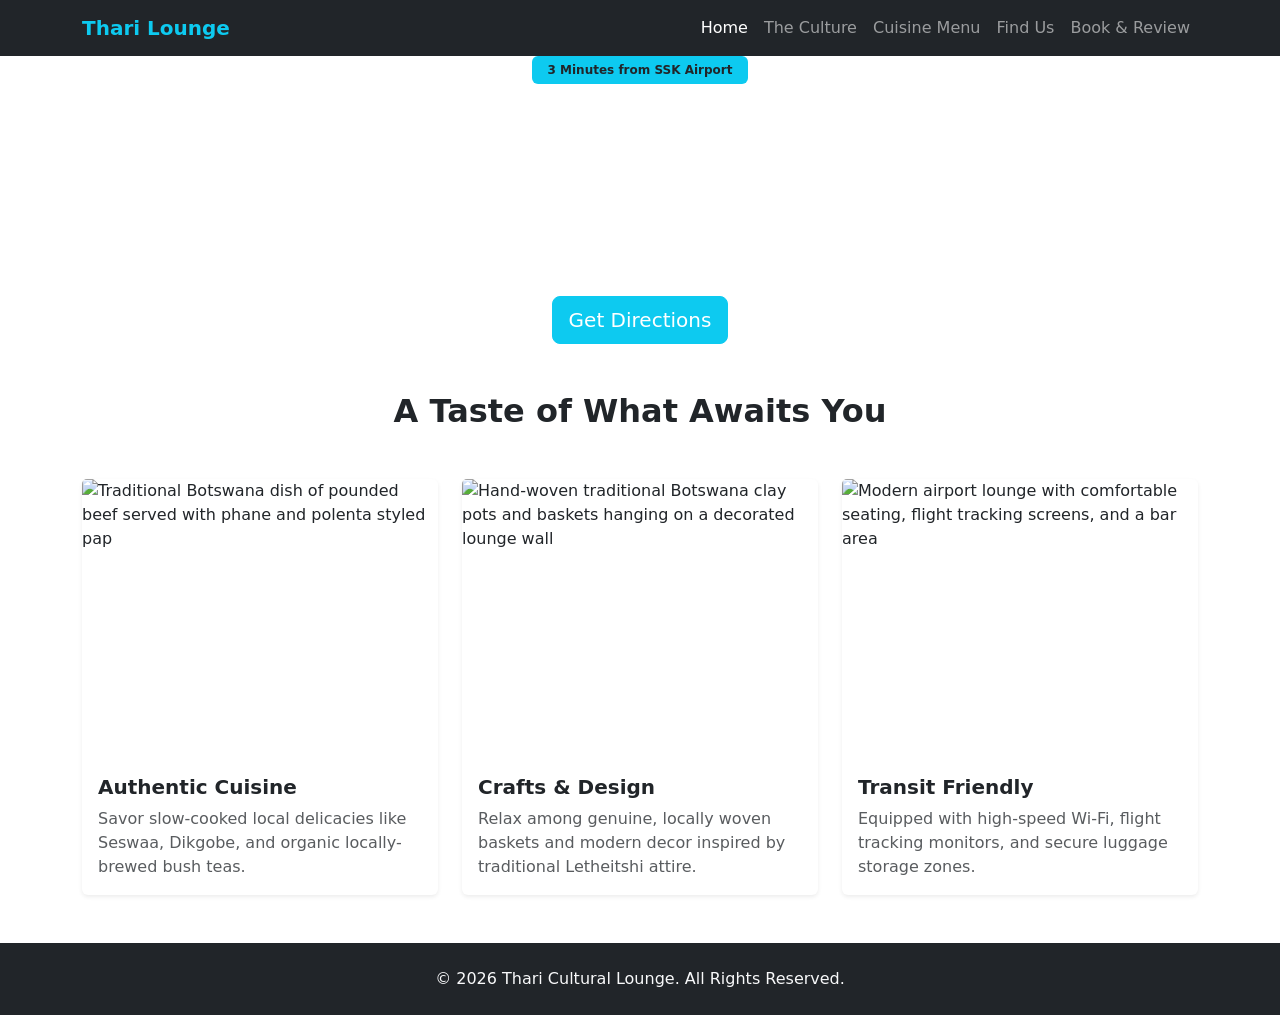
==== index.html @ 68ddc37c "Create index.html for Thari Cultural Lounge website This HTML file serves as the main structure for " ====
<!DOCTYPE html>
<html lang="en">
<head>
    <meta charset="UTF-8">
    <meta name="viewport" content="width=device-width, initial-scale=1.0">
    <title>Thari Cultural Lounge | Gaborone Airport</title>
    <!-- Bootstrap 5 CSS -->
    <link href="https://cdn.jsdelivr.net/npm/bootstrap@5.3.0/dist/css/bootstrap.min.css" rel="stylesheet">
    <!-- Custom External CSS -->
    <link rel="stylesheet" href="css/style.css">
</head>
<body>

    <!-- Uniform Navigation Bar -->
    <nav class="navbar navbar-expand-lg navbar-dark bg-dark sticky-top">
        <div class="container">
            <a class="navbar-brand fw-bold text-info" href="index.html">Thari Lounge</a>
            <button class="navbar-toggler" type="button" data-bs-toggle="collapse" data-bs-target="#navbarNav">
                <span class="navbar-toggler-icon"></span>
            </button>
            <div class="collapse navbar-collapse" id="navbarNav">
                <ul class="navbar-nav ms-auto">
                    <li class="nav-item"><a class="nav-link active" href="index.html">Home</a></li>
                    <li class="nav-item"><a class="nav-link" href="culture.html">The Culture</a></li>
                    <li class="nav-item"><a class="nav-link" href="menu.html">Cuisine Menu</a></li>
                    <li class="nav-item"><a class="nav-link" href="directions.html">Find Us</a></li>
                    <li class="nav-item"><a class="nav-link" href="feedback.html">Book & Review</a></li>
                </ul>
            </div>
        </div>
    </nav>

    <!-- Hero Showcase Section -->
    <header class="hero-section text-center text-white d-flex align-items-center">
        <div class="container">
            <span class="badge bg-info text-dark mb-2 px-3 py-2 fw-bold">3 Minutes from SSK Airport</span>
            <h1 class="display-4 fw-bold">Experience Botswana Before You Take Off</h1>
            <p class="lead">Unwind with traditional music, authentic Botswana cuisine, and world-class comfort.</p>
            <a href="directions.html" class="btn btn-info btn-lg mt-3 text-white">Get Directions</a>
        </div>
    </header>

    <!-- Cultural Preview Grid -->
    <main class="container my-5">
        <h2 class="text-center mb-5 fw-bold">A Taste of What Awaits You</h2>
        <div class="row g-4">
            <!-- Feature 1: Food -->
            <div class="col-md-4">
                <div class="card h-100 shadow-sm border-0">
                    <img src="images/seswaa.jpg" class="card-img-top" alt="Traditional Botswana dish of pounded beef served with phane and polenta styled pap" width="400" height="280">
                    <div class="card-body">
                        <h5 class="card-title fw-bold">Authentic Cuisine</h5>
                        <p class="card-text text-muted">Savor slow-cooked local delicacies like Seswaa, Dikgobe, and organic locally-brewed bush teas.</p>
                    </div>
                </div>
            </div>
            <!-- Feature 2: Art -->
            <div class="col-md-4">
                <div class="card h-100 shadow-sm border-0">
                    <img src="images/baskets.jpg" class="card-img-top" alt="Hand-woven traditional Botswana clay pots and baskets hanging on a decorated lounge wall" width="400" height="280">
                    <div class="card-body">
                        <h5 class="card-title fw-bold">Crafts & Design</h5>
                        <p class="card-text text-muted">Relax among genuine, locally woven baskets and modern decor inspired by traditional Letheitshi attire.</p>
                    </div>
                </div>
            </div>
            <!-- Feature 3: Convenience -->
            <div class="col-md-4">
                <div class="card h-100 shadow-sm border-0">
                    <img src="images/lounge.jpg" class="card-img-top" alt="Modern airport lounge with comfortable seating, flight tracking screens, and a bar area" width="400" height="280">
                    <div class="card-body">
                        <h5 class="card-title fw-bold">Transit Friendly</h5>
                        <p class="card-text text-muted">Equipped with high-speed Wi-Fi, flight tracking monitors, and secure luggage storage zones.</p>
                    </div>
                </div>
            </div>
        </div>
    </main>

    <footer class="bg-dark text-light text-center py-4 mt-5">
        <p class="mb-0">&copy; 2026 Thari Cultural Lounge. All Rights Reserved.</p>
    </footer>

    <!-- Bootstrap Bundle JS -->
    <script src="https://cdn.jsdelivr.net/npm/bootstrap@5.3.0/dist/js/bootstrap.bundle.min.js"></script>
</body>
</html>
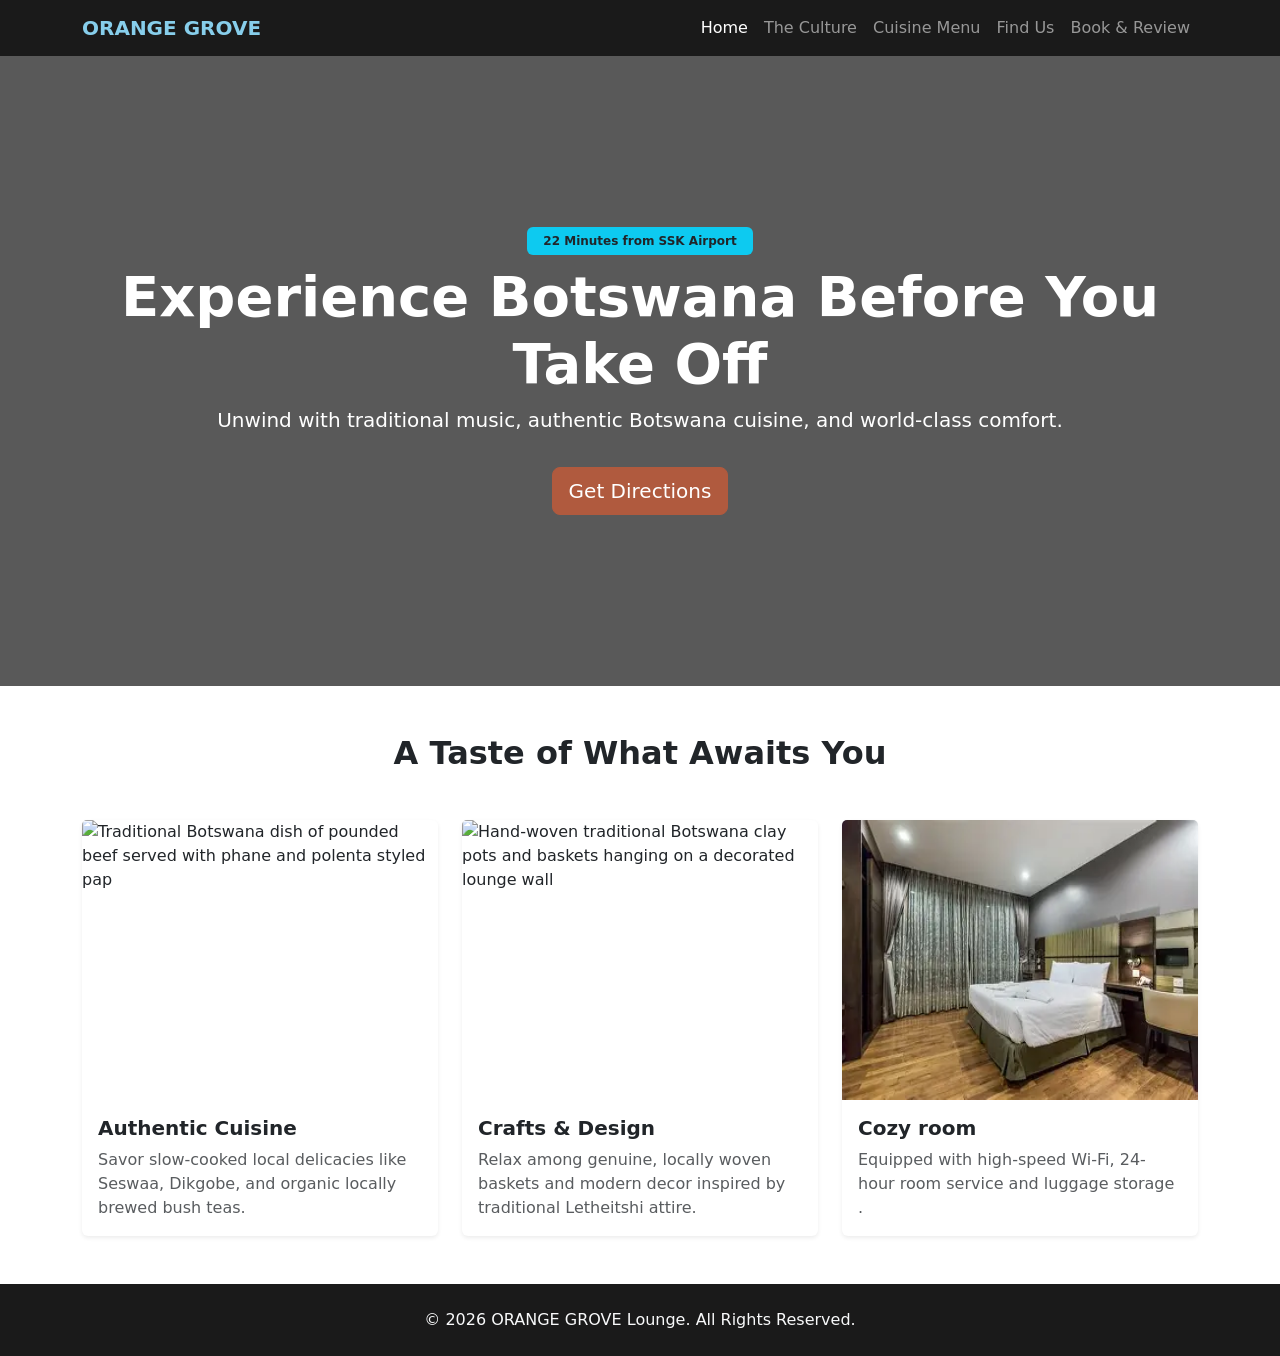
==== commit 64c99f1f: "Update images and descriptions in index.html" ====
--- a/index.html
+++ b/index.html
@@ -3,7 +3,7 @@
 <head>
     <meta charset="UTF-8">
     <meta name="viewport" content="width=device-width, initial-scale=1.0">
-    <title>Thari Cultural Lounge | Gaborone Airport</title>
+    <title>ORANGE LOUNGE</title>
     <!-- Bootstrap 5 CSS -->
     <link href="https://cdn.jsdelivr.net/npm/bootstrap@5.3.0/dist/css/bootstrap.min.css" rel="stylesheet">
     <!-- Custom External CSS -->
@@ -14,7 +14,7 @@
     <!-- Uniform Navigation Bar -->
     <nav class="navbar navbar-expand-lg navbar-dark bg-dark sticky-top">
         <div class="container">
-            <a class="navbar-brand fw-bold text-info" href="index.html">Thari Lounge</a>
+            <a class="navbar-brand fw-bold text-info" href="index.html">ORANGE GROVE </a>
             <button class="navbar-toggler" type="button" data-bs-toggle="collapse" data-bs-target="#navbarNav">
                 <span class="navbar-toggler-icon"></span>
             </button>
@@ -33,7 +33,7 @@
     <!-- Hero Showcase Section -->
     <header class="hero-section text-center text-white d-flex align-items-center">
         <div class="container">
-            <span class="badge bg-info text-dark mb-2 px-3 py-2 fw-bold">3 Minutes from SSK Airport</span>
+            <span class="badge bg-info text-dark mb-2 px-3 py-2 fw-bold">22 Minutes from SSK Airport</span>
             <h1 class="display-4 fw-bold">Experience Botswana Before You Take Off</h1>
             <p class="lead">Unwind with traditional music, authentic Botswana cuisine, and world-class comfort.</p>
             <a href="directions.html" class="btn btn-info btn-lg mt-3 text-white">Get Directions</a>
@@ -47,17 +47,17 @@
             <!-- Feature 1: Food -->
             <div class="col-md-4">
                 <div class="card h-100 shadow-sm border-0">
-                    <img src="images/seswaa.jpg" class="card-img-top" alt="Traditional Botswana dish of pounded beef served with phane and polenta styled pap" width="400" height="280">
+                    <img src="seswaa.webp" class="card-img-top" alt="Traditional Botswana dish of pounded beef served with phane and polenta styled pap" width="400" height="280">
                     <div class="card-body">
                         <h5 class="card-title fw-bold">Authentic Cuisine</h5>
-                        <p class="card-text text-muted">Savor slow-cooked local delicacies like Seswaa, Dikgobe, and organic locally-brewed bush teas.</p>
+                        <p class="card-text text-muted">Savor slow-cooked local delicacies like Seswaa, Dikgobe, and organic locally brewed bush teas.</p>
                     </div>
                 </div>
             </div>
             <!-- Feature 2: Art -->
             <div class="col-md-4">
                 <div class="card h-100 shadow-sm border-0">
-                    <img src="images/baskets.jpg" class="card-img-top" alt="Hand-woven traditional Botswana clay pots and baskets hanging on a decorated lounge wall" width="400" height="280">
+                    <img src="wooven baskets" class="card-img-top" alt="Hand-woven traditional Botswana clay pots and baskets hanging on a decorated lounge wall" width="400" height="280">
                     <div class="card-body">
                         <h5 class="card-title fw-bold">Crafts & Design</h5>
                         <p class="card-text text-muted">Relax among genuine, locally woven baskets and modern decor inspired by traditional Letheitshi attire.</p>
@@ -67,10 +67,10 @@
             <!-- Feature 3: Convenience -->
             <div class="col-md-4">
                 <div class="card h-100 shadow-sm border-0">
-                    <img src="images/lounge.jpg" class="card-img-top" alt="Modern airport lounge with comfortable seating, flight tracking screens, and a bar area" width="400" height="280">
+                    <img src="rrom.webp" class="card-img-top" alt="Modern airport lounge with comfortable seating, flight tracking screens, and a bar area" width="400" height="280">
                     <div class="card-body">
-                        <h5 class="card-title fw-bold">Transit Friendly</h5>
-                        <p class="card-text text-muted">Equipped with high-speed Wi-Fi, flight tracking monitors, and secure luggage storage zones.</p>
+                        <h5 class="card-title fw-bold">Cozy room</h5>
+                        <p class="card-text text-muted">Equipped with high-speed Wi-Fi, 24-hour room service and luggage storage .</p>
                     </div>
                 </div>
             </div>
@@ -78,7 +78,7 @@
     </main>
 
     <footer class="bg-dark text-light text-center py-4 mt-5">
-        <p class="mb-0">&copy; 2026 Thari Cultural Lounge. All Rights Reserved.</p>
+        <p class="mb-0">&copy; 2026 ORANGE GROVE  Lounge. All Rights Reserved.</p>
     </footer>
 
     <!-- Bootstrap Bundle JS -->
--- a/css/style.css
+++ b/css/style.css
@@ -0,0 +1,32 @@
+/* Color Palette definition */
+:root {
+    --botswana-blue: #87ceeb;
+    --earth-clay: #b05a3e;
+    --dark-bg: #1a1a1a;
+}
+
+/* Hero Section Settings */
+.hero-section {
+    background: linear-gradient(rgba(0, 0, 0, 0.65), rgba(0, 0, 0, 0.65)), 
+                url('../images/airport-lounge-hero.jpg') no-repeat center center/cover;
+    height: 70vh;
+}
+
+/* Custom Overrides for Page Uniformity */
+.bg-dark {
+    background-color: var(--dark-bg) !important;
+}
+
+.text-info {
+    color: var(--botswana-blue) !important;
+}
+
+.btn-info {
+    background-color: var(--earth-clay);
+    border-color: var(--earth-clay);
+}
+
+.btn-info:hover {
+    background-color: #8c432b;
+    border-color: #8c432b;
+}
